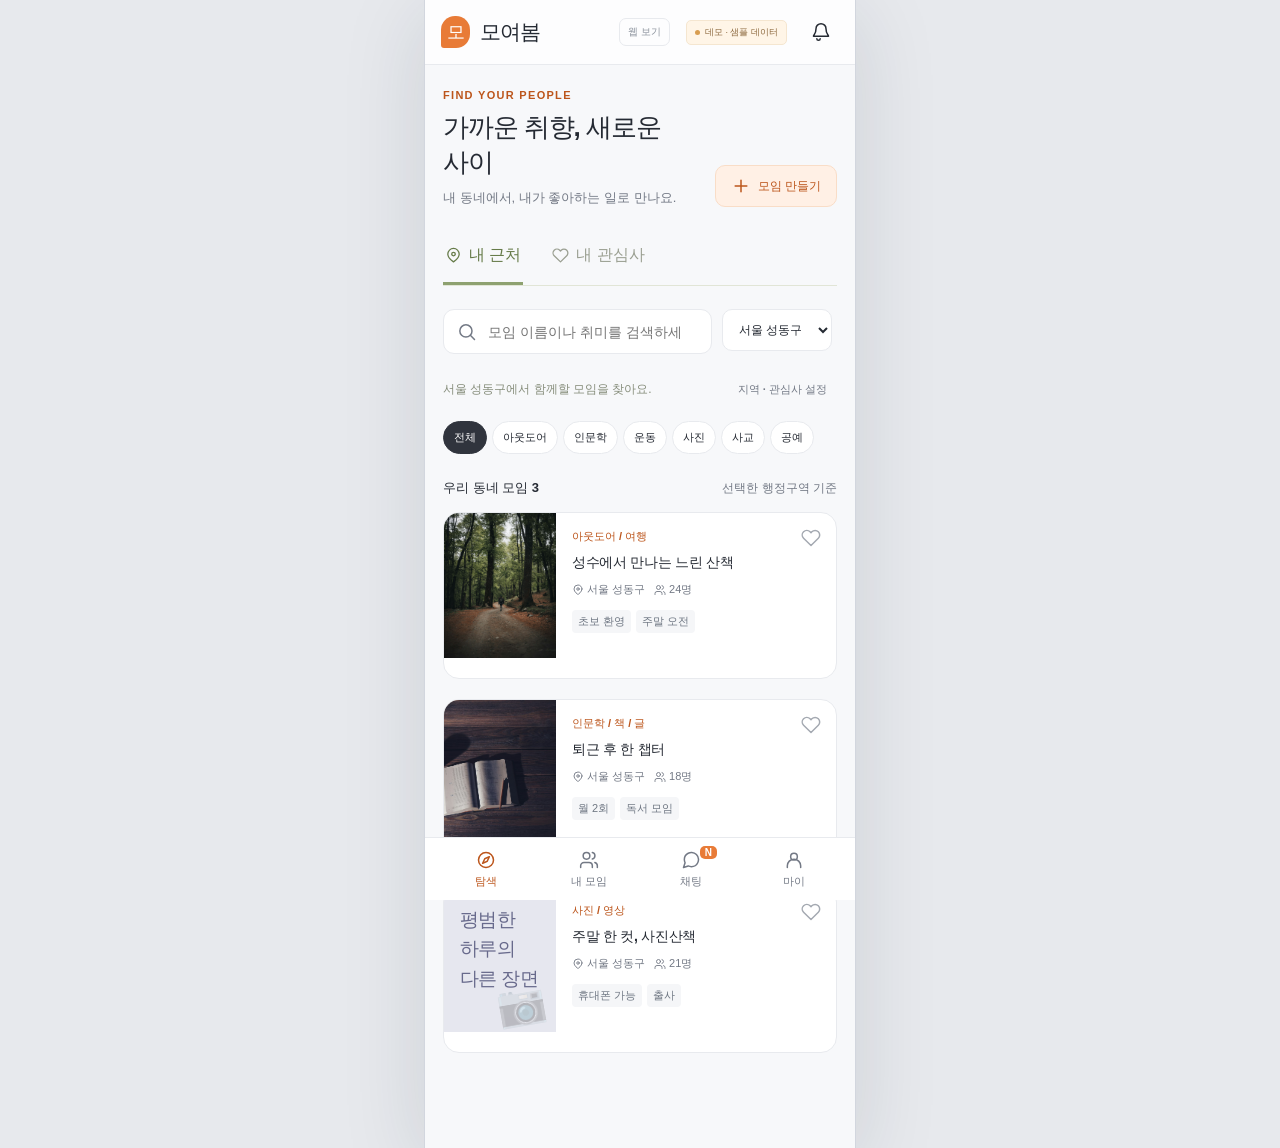
==== mobile.html @ c588d1bc "Publish device-aware GitHub Pages entry points" ====
<!doctype html>
<html lang="ko">
<head>
  <!-- Generated by scripts/build_pages.py. -->
  <base href="./prototype/">
  <meta charset="UTF-8">
  <meta name="viewport" content="width=device-width, initial-scale=1, viewport-fit=cover">
  <meta name="theme-color" content="#fffaf4">
  <meta name="description" content="모여봄 소모임 서비스의 로컬 HTML 프로토타입. 모임 탐색, 정모 등록, 채팅, 대화 요약 흐름을 확인합니다.">
  <title>모여봄 모바일 — 취미와 대화</title>
  <link rel="stylesheet" href="./styles.css">
  <link rel="stylesheet" href="./chat-enhancements.css">
  <link rel="stylesheet" href="./community.css">
  <link rel="stylesheet" href="./emoji-drawer.css">
  <link rel="stylesheet" href="./mobile-chat.css">
  <link rel="stylesheet" href="./chat-font.css">
  <script src="./assets/map-previews.js" defer></script>
  <script src="./sticker-packs.js" defer></script>
  <script src="./app.js" defer></script>
  <script src="./community.js" defer></script>
  <script src="./chat-font.js" defer></script>
</head>
<body>
  <div class="app-shell">
    <aside class="sidebar" aria-label="주요 메뉴">
      <a class="brand" href="#explore" aria-label="모여봄 홈"><span class="brand-mark" aria-hidden="true">모</span><span>모여봄<span class="brand-caption">우리 동네, 우리 취미</span></span></a>
      <nav class="side-nav" id="side-nav"></nav>
      <div class="sidebar-footer"><span class="demo-dot"></span><strong>로컬 프로토타입</strong><p>샘플 데이터로 확인하는 설계 시안<br>AI · 지도 · 서버는 연결되지 않았어요.</p><span class="version">DESIGN PREVIEW / 2026.10</span></div>
    </aside>
    <div class="workspace">
      <header class="app-header"><a class="mobile-brand" href="#explore"><span class="brand-mark" aria-hidden="true">모</span>모여봄</a><div class="breadcrumb" id="breadcrumb">모임 탐색</div><div class="header-actions"><a id="view-switch" class="app-view-switch" href="./mobile.html">모바일 보기</a><span class="demo-badge"><span></span>데모 · 샘플 데이터</span><button class="icon-button notifications-bell" type="button" data-action="inbox" aria-label="알림함"><span aria-hidden="true">♧</span><span class="notification-count" id="notification-count" hidden></span></button><button class="avatar my-avatar" type="button" data-action="my" aria-label="내 프로필">나</button></div></header>
      <main id="main-content" class="main-content"></main>
    </div>
    <nav class="mobile-nav" id="mobile-nav" aria-label="앱 메뉴"></nav>
  </div>
  <div id="modal-root"></div>
  <div class="toast" id="toast" role="status" aria-live="polite" hidden></div>
</body>
</html>
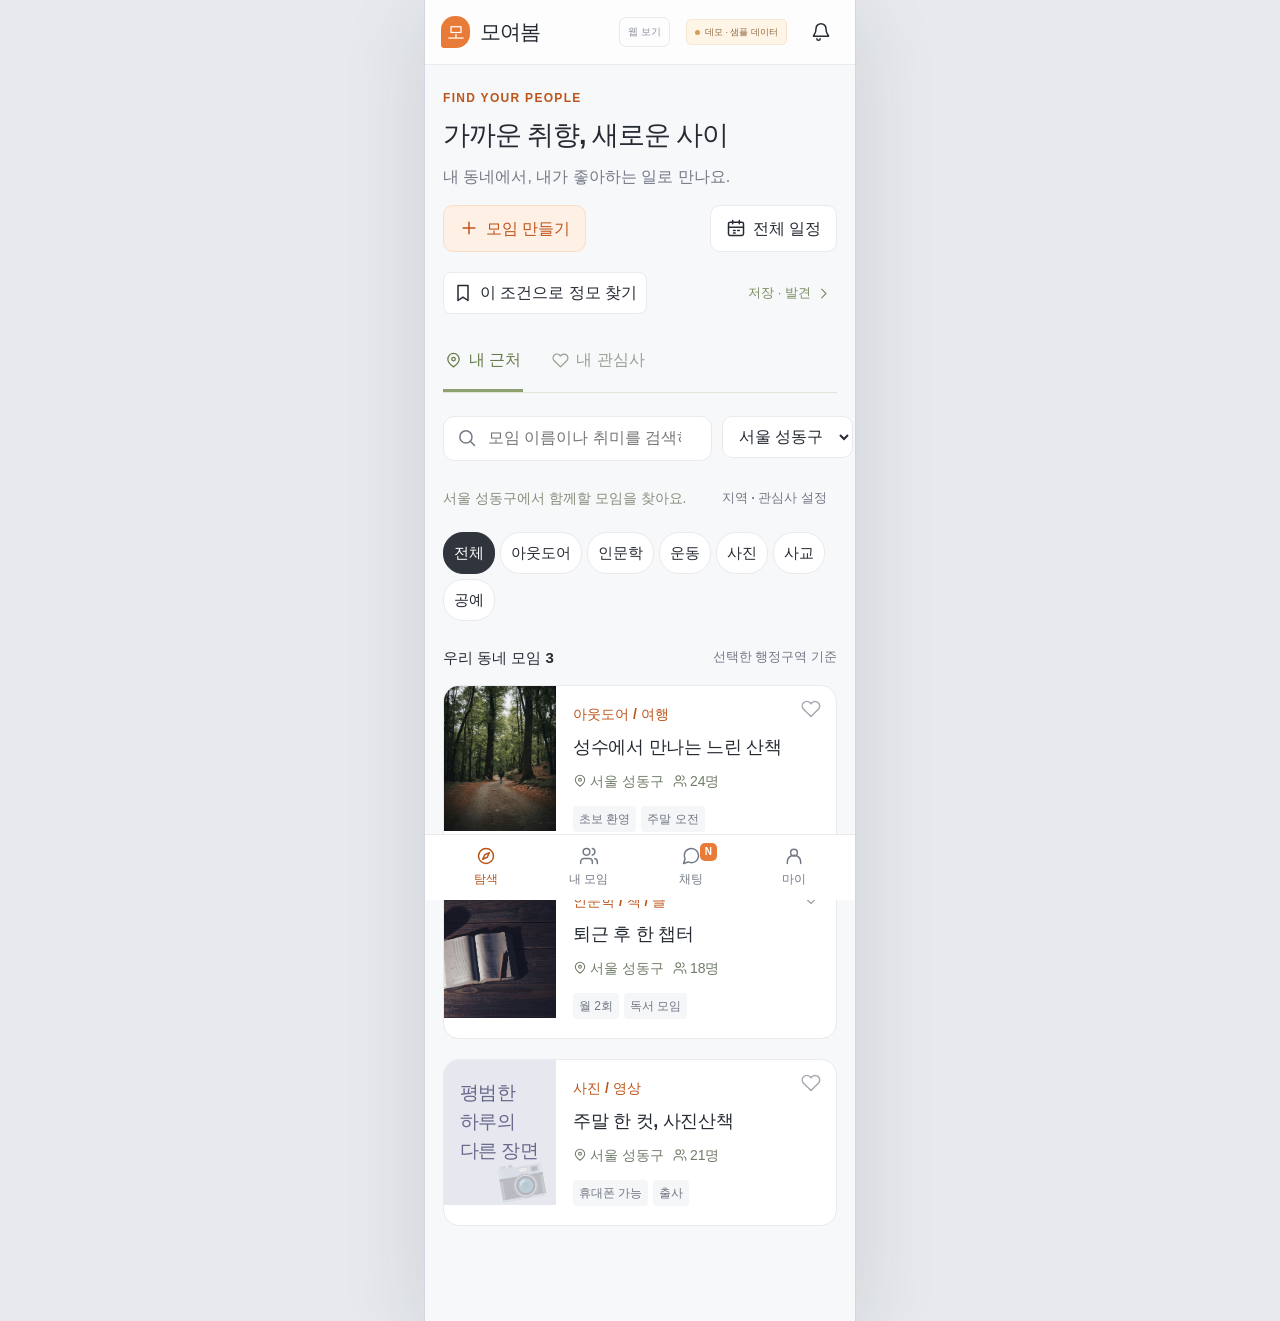
==== commit df0eb63b: "Add shared calendar and community convenience tools" ====
--- a/mobile.html
+++ b/mobile.html
@@ -8,17 +8,26 @@
   <meta name="theme-color" content="#fffaf4">
   <meta name="description" content="모여봄 소모임 서비스의 로컬 HTML 프로토타입. 모임 탐색, 정모 등록, 채팅, 대화 요약 흐름을 확인합니다.">
   <title>모여봄 모바일 — 취미와 대화</title>
-  <link rel="stylesheet" href="./styles.css">
-  <link rel="stylesheet" href="./chat-enhancements.css">
-  <link rel="stylesheet" href="./community.css">
-  <link rel="stylesheet" href="./emoji-drawer.css">
-  <link rel="stylesheet" href="./mobile-chat.css">
-  <link rel="stylesheet" href="./chat-font.css">
-  <script src="./assets/map-previews.js" defer></script>
-  <script src="./sticker-packs.js" defer></script>
-  <script src="./app.js" defer></script>
-  <script src="./community.js" defer></script>
-  <script src="./chat-font.js" defer></script>
+  <link rel="stylesheet" href="./styles.css?v=102e01768815">
+  <link rel="stylesheet" href="./chat-enhancements.css?v=11128536659f">
+  <link rel="stylesheet" href="./community.css?v=15007c4db0a6">
+  <link rel="stylesheet" href="./emoji-drawer.css?v=972b62fd15b3">
+  <link rel="stylesheet" href="./mobile-chat.css?v=31f7796ce0ef">
+  <link rel="stylesheet" href="./chat-font.css?v=f6cfdb60fef6">
+  <link rel="stylesheet" href="./calendar.css?v=157cb1b8310b">
+  <link rel="stylesheet" href="./operations.css?v=27365d15ddfa">
+  <link rel="stylesheet" href="./member-tools.css?v=6b0c7a922e16">
+  <link rel="stylesheet" href="./product-hub.css?v=f300391ecbcb">
+  <link rel="stylesheet" href="./mobile-type.css?v=262c59ab2c10">
+  <script src="./assets/map-previews.js?v=c77ced1135c9" defer></script>
+  <script src="./sticker-packs.js?v=8349905da78b" defer></script>
+  <script src="./app.js?v=025f92a7a001" defer></script>
+  <script src="./community.js?v=9968e48f4657" defer></script>
+  <script src="./chat-font.js?v=7aea9af383c0" defer></script>
+  <script src="./calendar.js?v=0a14e39abce9" defer></script>
+  <script src="./operations.js?v=0731bc4c644c" defer></script>
+  <script src="./member-tools.js?v=90a2516181ea" defer></script>
+  <script src="./product-hub.js?v=cbdfd4a052fa" defer></script>
 </head>
 <body>
   <div class="app-shell">
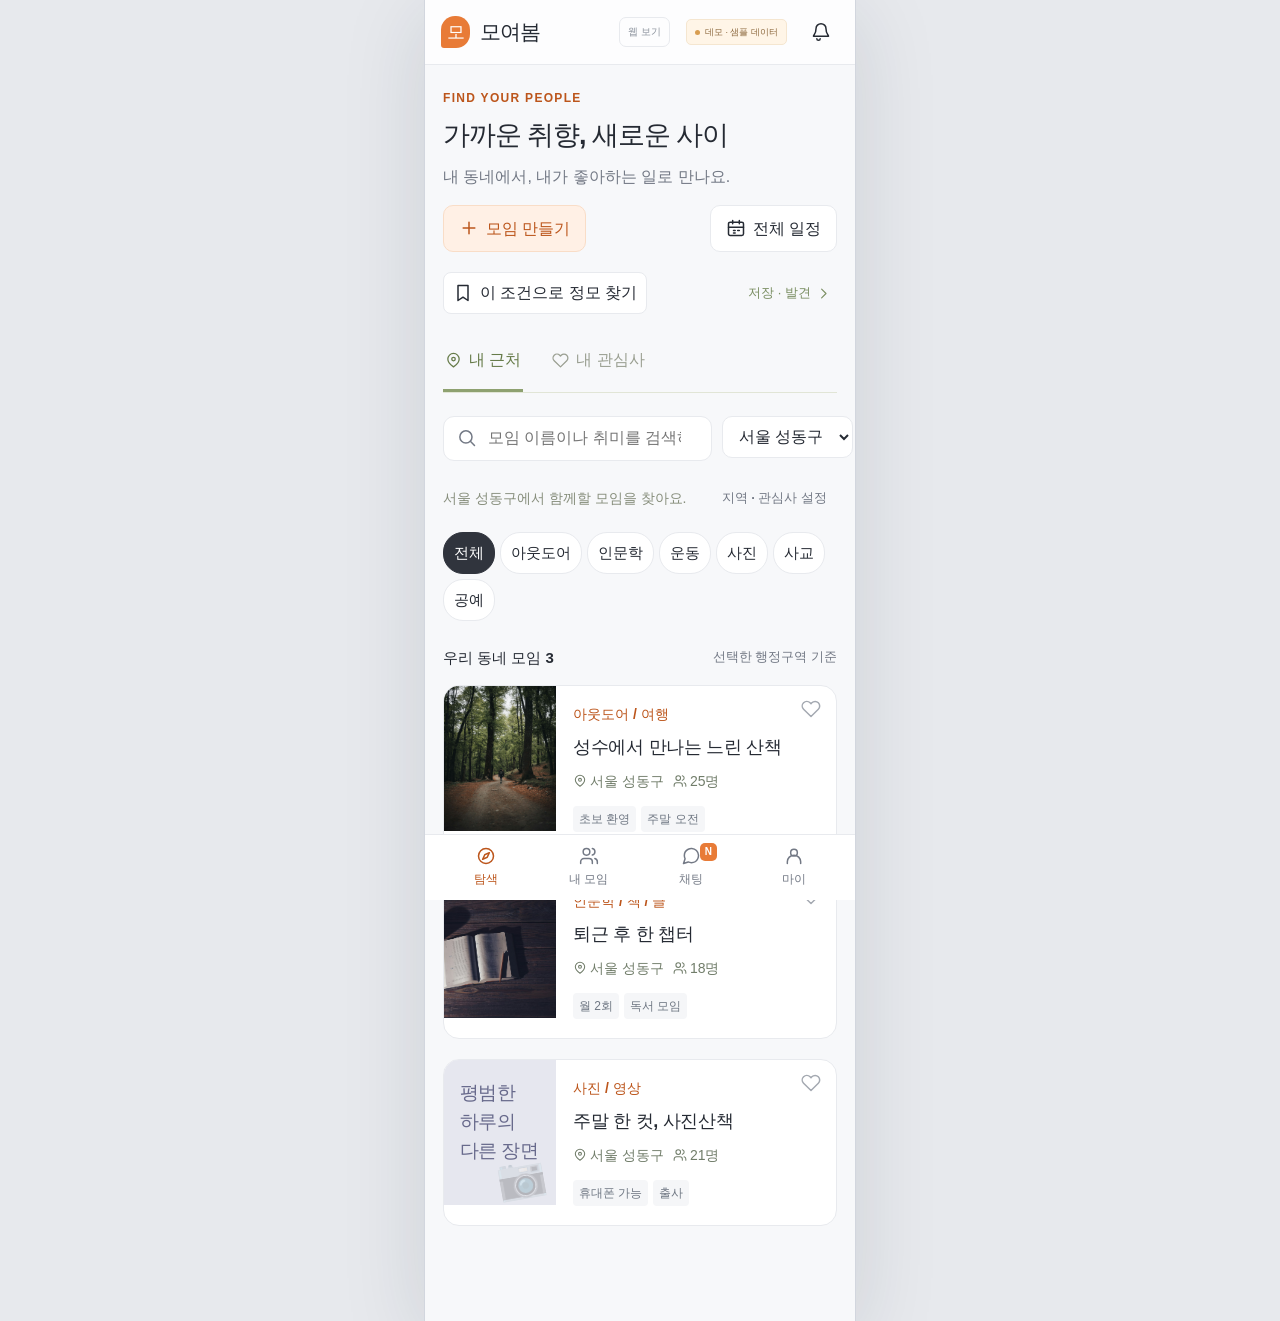
==== commit 326f8c43: "Add six-week couple story and dedicated chat experience" ====
--- a/mobile.html
+++ b/mobile.html
@@ -14,20 +14,23 @@
   <link rel="stylesheet" href="./emoji-drawer.css?v=972b62fd15b3">
   <link rel="stylesheet" href="./mobile-chat.css?v=31f7796ce0ef">
   <link rel="stylesheet" href="./chat-font.css?v=f6cfdb60fef6">
-  <link rel="stylesheet" href="./calendar.css?v=157cb1b8310b">
+  <link rel="stylesheet" href="./calendar.css?v=620d14b6eb19">
   <link rel="stylesheet" href="./operations.css?v=27365d15ddfa">
   <link rel="stylesheet" href="./member-tools.css?v=6b0c7a922e16">
   <link rel="stylesheet" href="./product-hub.css?v=f300391ecbcb">
   <link rel="stylesheet" href="./mobile-type.css?v=262c59ab2c10">
+  <link rel="stylesheet" href="./couple-chat.css?v=eedf97911690">
   <script src="./assets/map-previews.js?v=c77ced1135c9" defer></script>
   <script src="./sticker-packs.js?v=8349905da78b" defer></script>
-  <script src="./app.js?v=025f92a7a001" defer></script>
-  <script src="./community.js?v=9968e48f4657" defer></script>
+  <script src="./couple-story.js?v=db80a83c286b" defer></script>
+  <script src="./app.js?v=2c9b698997eb" defer></script>
+  <script src="./community.js?v=3f304d2074e2" defer></script>
   <script src="./chat-font.js?v=7aea9af383c0" defer></script>
-  <script src="./calendar.js?v=0a14e39abce9" defer></script>
+  <script src="./calendar.js?v=1a031abe36b9" defer></script>
   <script src="./operations.js?v=0731bc4c644c" defer></script>
   <script src="./member-tools.js?v=90a2516181ea" defer></script>
   <script src="./product-hub.js?v=cbdfd4a052fa" defer></script>
+  <script src="./couple-chat.js?v=fd558723de2d" defer></script>
 </head>
 <body>
   <div class="app-shell">
